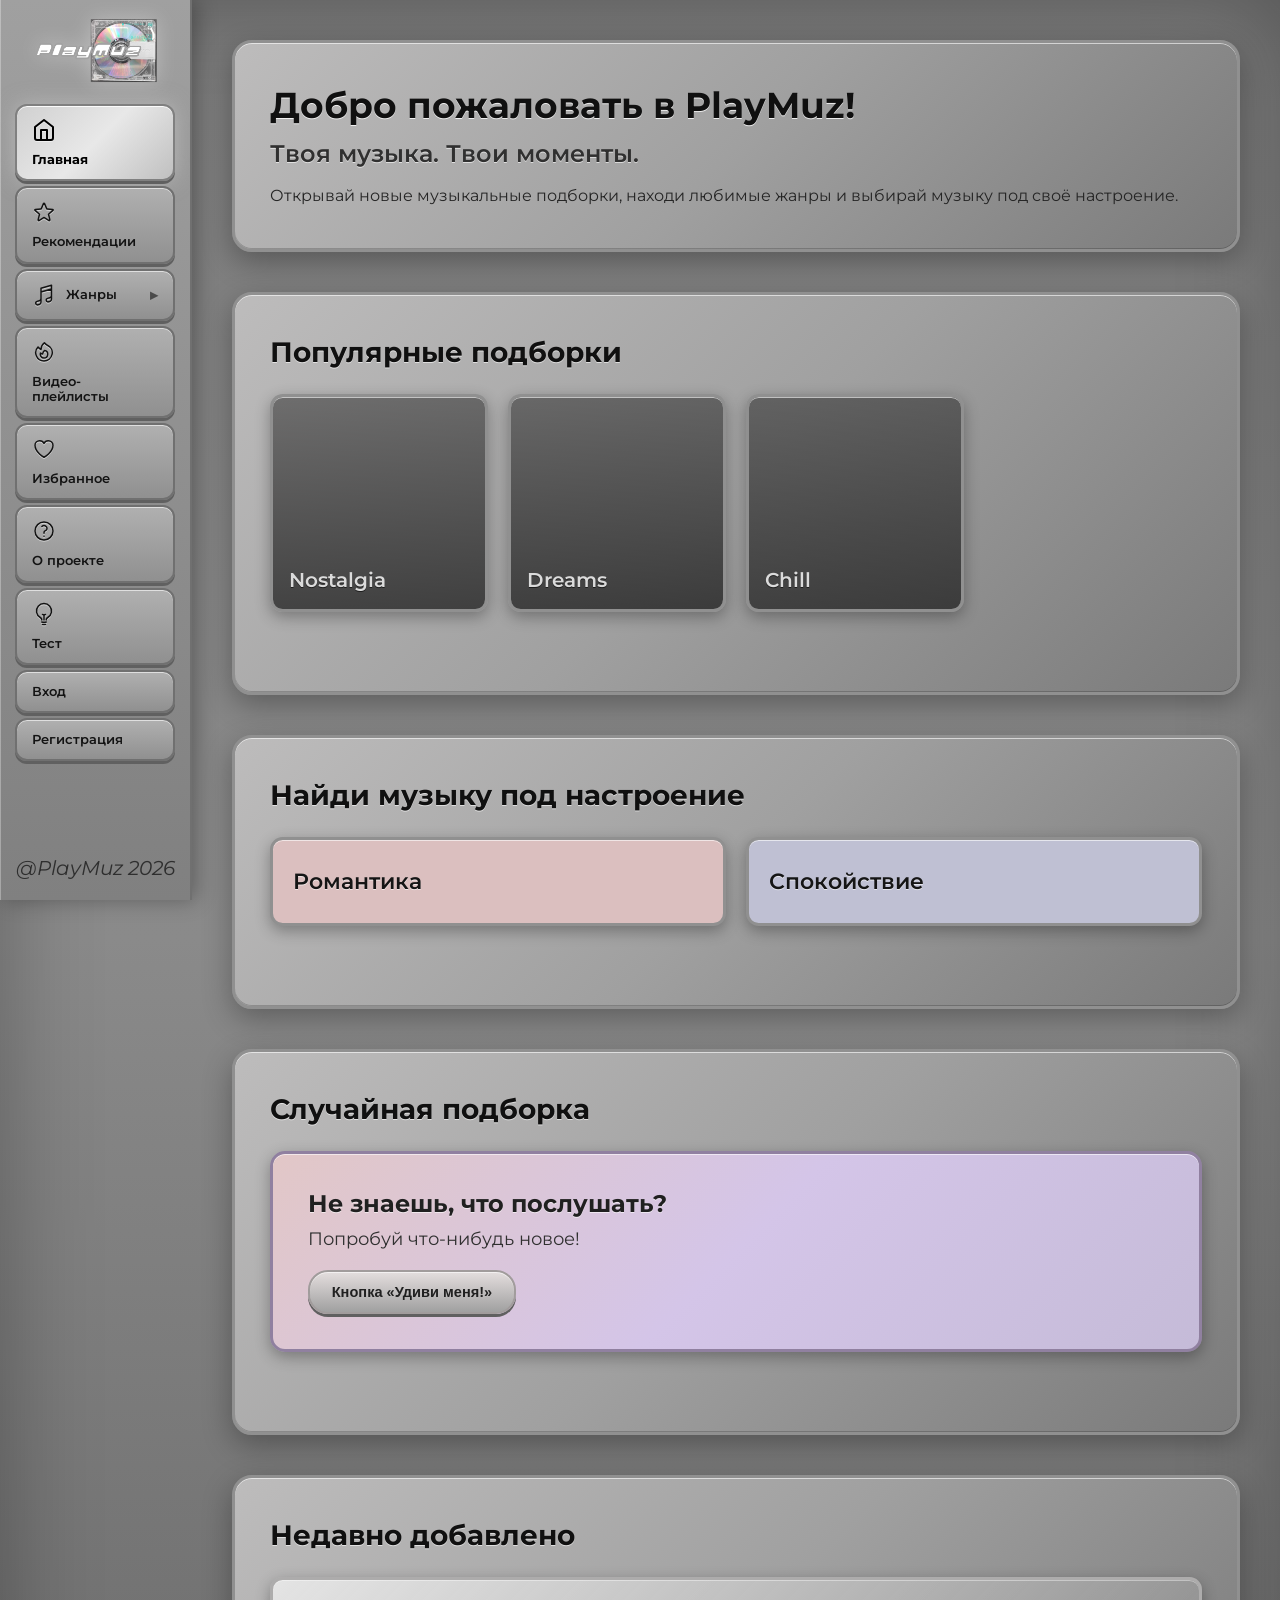
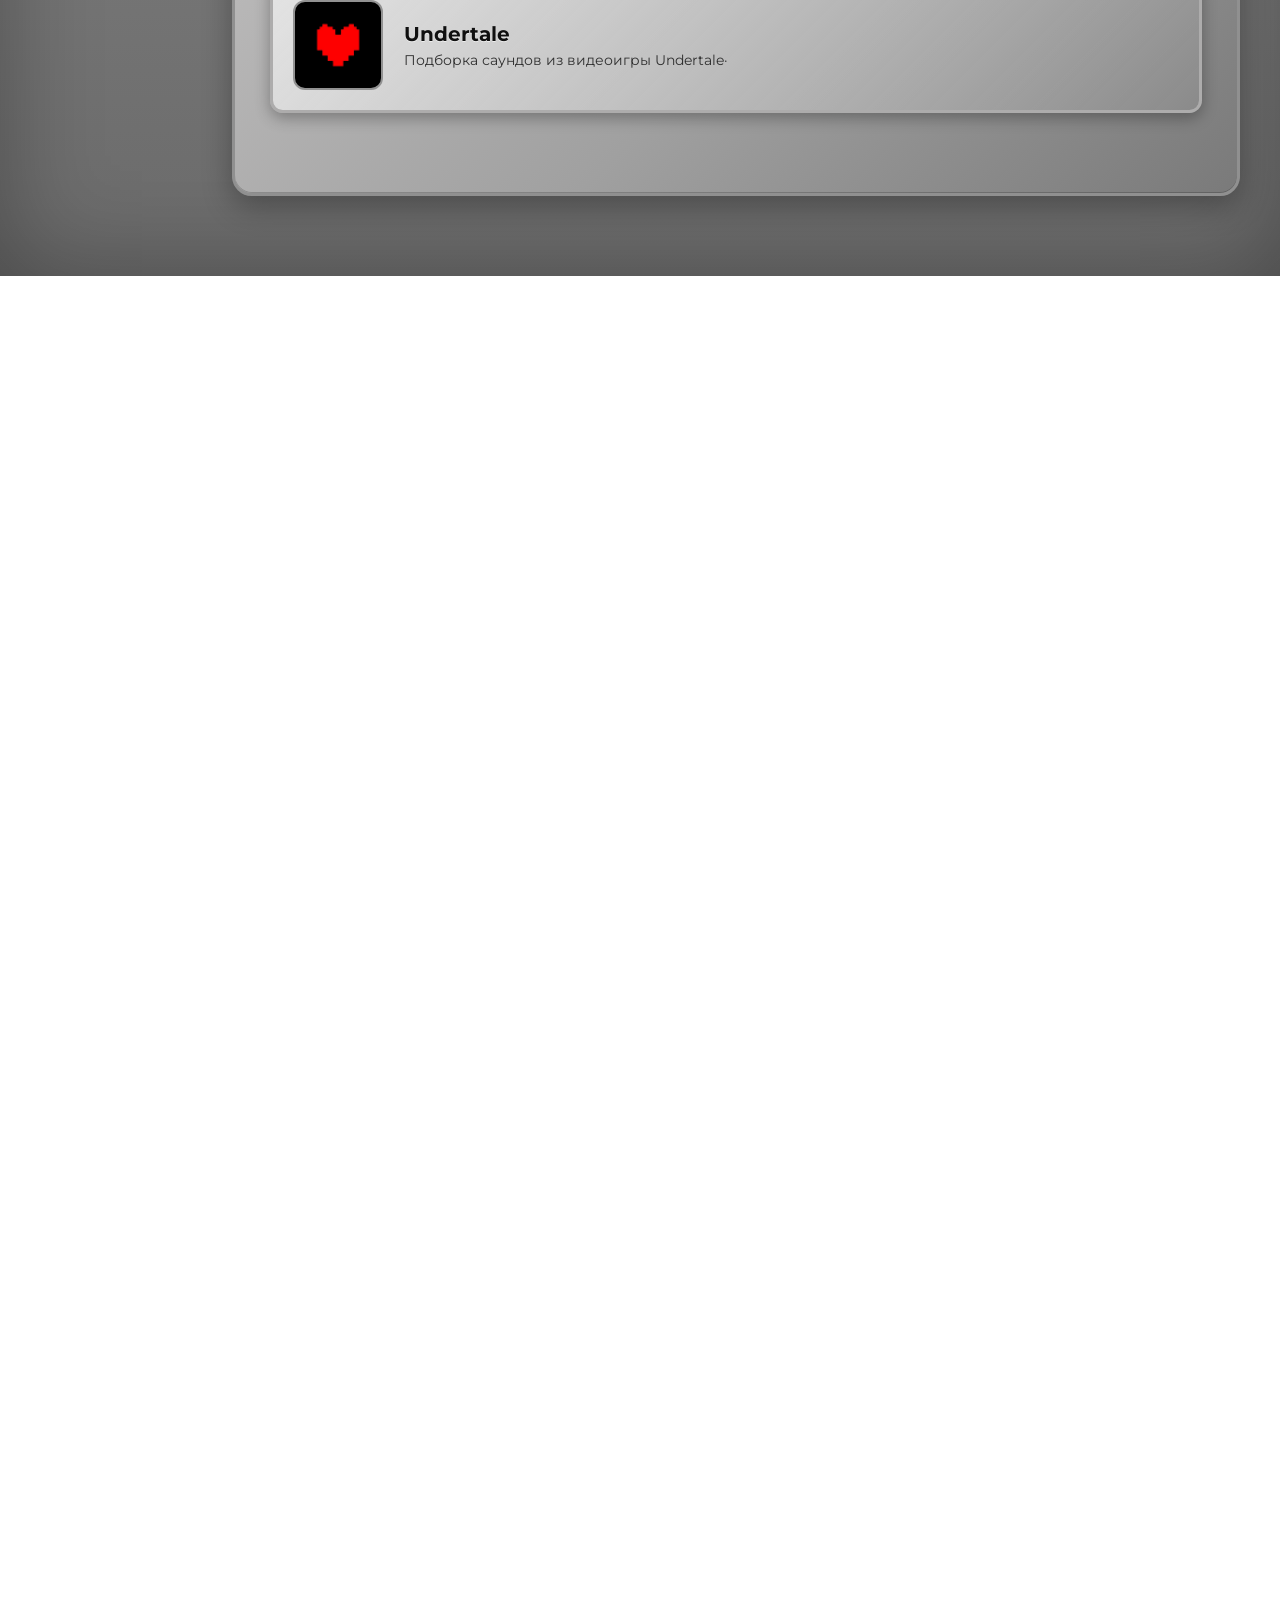
==== index.html @ fd32430f "Create index.html" ====
<!DOCTYPE html>
<html lang="ru">
<head>
    <meta charset="UTF-8">
    <meta name="viewport" content="width=device-width, initial-scale=1.0">
    <title>PlayMuz</title>
    <link rel="stylesheet" href="PLAYMUZ.css">
</head>
<body>
    <meta http-equiv="refresh" content="0; url=PLAYMUZ.html">
</body>
</html>
---- PLAYMUZ.css ----
* {
    margin: 0;
    padding: 0;
    box-sizing: border-box;
}

body {
    background: linear-gradient(135deg, #6a6a6a 0%, #8a8a8a 50%, #6a6a6a 100%);
    background-size: 400% 400%;
    animation: metalGradient 15s ease infinite;
    font-family: 'Montserrat', sans-serif;
    color: #fff;
    overflow-x: hidden; 
}

@keyframes metalGradient {
    0% { background-position: 0% 50%; }
    50% { background-position: 100% 50%; }
    100% { background-position: 0% 50%; }
}

#container {
    display: flex;
    min-height: 100vh;
    background: linear-gradient(180deg, #7a7a7a 0%, #8a8a8a 50%, #6a6a6a 100%);
    box-shadow: inset 0 0 100px rgba(0, 0, 0, 0.3);
}


.cards-container {
    flex: 1;
    padding: clamp(15px, 3vw, 20px);
    overflow-y: auto;
    display: grid;
    grid-template-columns: repeat(3, 1fr);
    gap: 20px;
}

.cartochki-card {
    border: 3px solid #909090;
    border-radius: 15px;
    overflow: hidden;
    background: linear-gradient(135deg, #c0c0c0 0%, #e8e8e8 50%, #a0a0a0 100%);
    transition: all 0.3s ease;
    display: flex;
    align-items: flex-end;
    justify-content: flex-end;
    cursor: pointer;
    min-height: clamp(120px, 15vw, 200px); 
    box-shadow: 
        0 5px 15px rgba(0, 0, 0, 0.3),
        inset 0 1px 0 rgba(255, 255, 255, 0.8),
        inset 0 -1px 0 rgba(0, 0, 0, 0.2);
    aspect-ratio: 16 / 9;
}

.cartochki-card:hover {
    transform: translateY(-5px) scale(1.02);
    box-shadow: 
        0 10px 30px rgba(0, 0, 0, 0.4),
        inset 0 1px 0 rgba(255, 255, 255, 0.9),
        0 0 20px rgba(200, 200, 200, 0.5);
}

.cartochki-body {
    text-align: left;
    width: 100%;
    
}

.cartochki-card h4 {
    color: #e0e0e0;
    font-size: clamp(14px, 2vw, 24px);
    margin: clamp(10px, 2vw, 20px);
    text-align: right;
    font-weight: 700;
    text-shadow: 0 1px 0 rgba(58, 58, 58, 0.6);
}


.burger-btn {
    display: none;
    position: fixed;
    top: clamp(10px, 2vw, 20px);
    left: clamp(10px, 2vw, 20px);
    z-index: 100;
    background: linear-gradient(180deg, #c0c0c0 0%, #909090 100%);
    border: 2px solid #707070;
    color: #202020;
    font-size: clamp(18px, 3vw, 24px);
    width: clamp(40px, 8vw, 50px);
    height: clamp(40px, 8vw, 50px);
    border-radius: 50%;
    cursor: pointer;
    box-shadow: 
        0 4px 0 #606060,
        0 5px 10px rgba(0, 0, 0, 0.3),
        inset 0 1px 0 rgba(255, 255, 255, 0.8);
    transition: all 0.3s ease;
}

.burger-btn:hover {
    transform: translateY(-2px);
    box-shadow: 
        0 6px 0 #606060,
        0 7px 15px rgba(0, 0, 0, 0.3),
        inset 0 1px 0 rgba(255, 255, 255, 0.9);
}

.burger-btn:active {
    transform: translateY(2px);
    box-shadow: 
        0 2px 0 #606060,
        0 3px 5px rgba(0, 0, 0, 0.3);
}



.sidebar {
    background: linear-gradient(180deg, #a0a0a0 0%, #909090 50%, #808080 100%);
    width: clamp(180px, 15vw, 250px); 
    min-width: clamp(150px, 12vw, 200px);
    height: 100vh;
    position: sticky;
    top: 0;
    display: flex;
    flex-direction: column;
    padding: clamp(15px, 2vw, 20px) 0;
    box-shadow: 
        4px 0 20px rgba(0, 0, 0, 0.3),
        inset 1px 0 0 rgba(255, 255, 255, 0.3);
    border-right: 2px solid #707070;
    overflow-y: auto;
    
}

.sidebar-header {
    display: flex;
    justify-content: center;
    align-items: center;
    padding: clamp(10px, 2vw, 20px);
    margin-bottom: clamp(10px, 2vw, 20px);
}

.sidebar-header img {
    height: auto;
    margin-top: -50px;
    width: clamp(100px, 12vw, 180px);  
    max-width: 100%;
    display: block;
    filter: drop-shadow(0 0 10px rgba(255, 255, 255, 0.3));
    transition: all 0.3s ease;
}

.sidebar-header img:hover {
    filter: drop-shadow(0 0 20px rgba(255, 255, 255, 0.5));
    transform: scale(1.05);
}
@media(max-width: 720px) {
    
.sidebar-header img {
    height: auto;
    margin-top: -40px;
    width: clamp(100px, 10vw, 190px); 
    max-width: 100%;
    display: block;
    filter: drop-shadow(0 0 10px rgba(255, 255, 255, 0.3));
    transition: all 0.3s ease;
    

}

.sidebar-header img:hover {
    filter: drop-shadow(0 0 20px rgba(255, 255, 255, 0.5));
    transform: scale(1.05);
}
}
.sidebar-menu {
    display: flex;
    flex-direction: column;
    gap: clamp(2px, 1vw, 5px);
    padding: 0 clamp(10px, 2vw, 15px);
    flex: 1;
    margin-top: -40px;
}

.nav-link {
    display: grid;
    align-items: center;
    gap: clamp(10px, 2vw, 9px);
    padding: clamp(10px, 1.5vw, 14px) clamp(12px, 2vw, 18px);
    text-decoration: none;
    color: #131313;
    font-size: clamp(12px, 1.2vw, 13px);
    font-weight: 600;
    border-radius: 12px;
    transition: all 0.3s ease;
    background: linear-gradient(180deg, #b0b0b0 0%, #909090 100%);
    border: 2px solid #707070;
    box-shadow: 
        0 3px 0 #606060,
        inset 0 1px 0 rgba(255, 255, 255, 0.6);
}

.nav-link:hover {
    background: linear-gradient(180deg, #c0c0c0 0%, #a0a0a0 100%);
    color: #141414;
    transform: translateX(5px);
    box-shadow: 
        0 3px 0 #606060,
        inset 0 1px 0 rgba(255, 255, 255, 0.8),
        0 0 15px rgba(200, 200, 200, 0.4);
}

.nav-link.active {
    color: #000000;
    font-weight: 700;
    background: linear-gradient(135deg, #d0d0d0 0%, #e8e8e8 50%, #c0c0c0 100%);
    border-color: #808080;
    box-shadow: 
        0 3px 0 #606060,
        inset 0 1px 0 rgba(255, 255, 255, 0.9),
        0 0 20px rgba(200, 200, 200, 0.6);
}

.nav-icon {
    width: clamp(18px, 2vw, 24px);
    height: clamp(18px, 2vw, 24px);
    flex-shrink: 0;
    stroke: currentColor;
    filter: drop-shadow(0 1px 0 rgba(255, 255, 255, 0.5));
}


.main-content {
    flex: 1;
    padding: clamp(20px, 4vw, 40px);
    overflow-y: auto;
    max-width: 100%;
}


.hero {
    background: linear-gradient(135deg, #bdbcbc 0%, #a0a0a0 50%, #7a7a7a 100%);
    border-radius: clamp(15px, 2vw, 20px);
    padding: clamp(20px, 4vw, 40px) clamp(15px, 3vw, 35px);
    margin-bottom: clamp(20px, 4vw, 40px);
    border: 3px solid #909090;
    box-shadow: 
        0 10px 30px rgba(0, 0, 0, 0.3),
        inset 0 1px 0 rgba(255, 255, 255, 0.6),
        inset 0 -1px 0 rgba(0, 0, 0, 0.2);
}

.hero-title {
    font-size: clamp(24px, 4vw, 36px);
    font-weight: 700;
    margin-bottom: 12px;
    color: #101010;
    text-shadow: 0 1px 0 rgba(255, 255, 255, 0.8);
}

.hero-subtitle {
    font-size: clamp(18px, 3vw, 24px);
    font-weight: 600;
    color: #303030;
    margin-bottom: 15px;
    text-shadow: 0 1px 0 rgba(255, 255, 255, 0.6);
}

.hero-text {
    font-size: clamp(13px, 1.5vw, 16px);
    line-height: 1.6;
    color: #252525;
    max-width: 100%;
}



.section {
    margin-bottom: clamp(25px, 4vw, 40px);
}

.section-title {
    font-size: clamp(20px, 3vw, 28px);
    font-weight: 700;
    margin-bottom: clamp(15px, 2vw, 25px);
    color: #101010;
    text-shadow: 0 1px 0 rgba(255, 255, 255, 0.6);
}



.popular-grid {
    display: grid;
    grid-template-columns: repeat(auto-fill, minmax(200px, 1fr)); 
    gap: clamp(10px, 2vw, 20px);
}

.pop-card {
    aspect-ratio: 10 / 10;
    border-radius: clamp(10px, 1.5vw, 15px);
    display: flex;
    align-items: flex-end;
    padding: clamp(12px, 2vw, 20px);
    cursor: pointer;
    transition: all 0.3s;
    background-size: cover;
    background-position: center;
    border: 3px solid #909090;
    background: linear-gradient(135deg, #b0b0b0 0%, #d0d0d0 100%);
    box-shadow: 
        0 5px 15px rgba(0, 0, 0, 0.3),
        inset 0 1px 0 rgba(255, 255, 255, 0.6);
}

.pop-card:hover {
    transform: translateY(-4px) scale(1.02);
    box-shadow: 
        0 10px 25px rgba(0, 0, 0, 0.4),
        inset 0 1px 0 rgba(255, 255, 255, 0.8),
        0 0 20px rgba(200, 200, 200, 0.5);
}

.pop-label {
    color: #dbdbdb;
    font-size: clamp(14px, 2vw, 20px);
    font-weight: 600;
    text-shadow: 0 1px 0 rgba(5, 5, 5, 0.6);
}



.mood-grid {
    display: grid;
    grid-template-columns: repeat(auto-fit, minmax(250px, 1fr)); 
    gap: clamp(10px, 2vw, 20px);
}

.mood-card {
    border-radius: clamp(10px, 1.5vw, 15px);
    padding: clamp(20px, 3vw, 35px) clamp(15px, 2vw, 25px);
    text-decoration: none;
    transition: all 0.3s;
    background: linear-gradient(135deg, #a0a0a0 0%, #c0c0c0 100%);
    border: 3px solid #909090;
    box-shadow: 
        0 5px 15px rgba(0, 0, 0, 0.3),
        inset 0 1px 0 rgba(255, 255, 255, 0.6);
}

.mood-card:hover {
    transform: translateY(-3px);
    box-shadow: 
        0 10px 25px rgba(0, 0, 0, 0.4),
        inset 0 1px 0 rgba(255, 255, 255, 0.8);
}

.mood-label {
    color: #151515;
    font-size: clamp(16px, 2.5vw, 22px);
    font-weight: 600;
    text-shadow: 0 1px 0 rgba(255, 255, 255, 0.6);
}



.random-card {
    background: linear-gradient(135deg, #e2c7c7 0%, #d4c5e8 50%, #c5bbd8 100%);
    border-radius: clamp(10px, 1.5vw, 15px);
    padding: clamp(20px, 3vw, 35px);
    border: 3px solid #9080a0;
    box-shadow: 
        0 5px 15px rgba(0, 0, 0, 0.3),
        inset 0 1px 0 rgba(255, 255, 255, 0.6);
}

.random-title {
    font-size: clamp(18px, 2.5vw, 24px);
    font-weight: 700;
    color: #202020;
    margin-bottom: 10px;
    text-shadow: 0 1px 0 rgba(255, 255, 255, 0.6);
}

.random-text {
    font-size: clamp(14px, 1.8vw, 18px);
    color: #303030;
    margin-bottom: 20px;
}

.random-btn {
    background: linear-gradient(180deg, #e4dede 0%, #a0a0a0 100%);
    border: 2px solid #a19c9c;
    color: #202020;
    padding: clamp(10px, 1.5vw, 14px) clamp(18px, 2.5vw, 25px);
    border-radius: 20px;
    font-size: clamp(13px, 1.5vw, 16px);
    cursor: pointer;
    transition: all 0.3s;
    font-weight: 600;
    box-shadow: 
        0 3px 0 #606060,
        inset 0 1px 0 rgba(255, 255, 255, 0.6);
}

.random-btn:hover {
    background: linear-gradient(180deg, #e0e0e0 0%, #b0b0b0 100%);
    transform: translateY(-2px);
    box-shadow: 
        0 5px 0 #606060,
        inset 0 1px 0 rgba(255, 255, 255, 0.8);
}



.new-card {
    background: linear-gradient(135deg, #e4e4e4 0%, #8f8f8fab 100%);
    border-radius: clamp(10px, 1.5vw, 15px);
    padding: clamp(15px, 2vw, 25px);
    display: flex;
    align-items: center;
    gap: clamp(15px, 2vw, 25px);
    cursor: pointer;
    transition: all 0.3s;
    border: 3px solid #adacac;
    box-shadow: 
        0 5px 15px rgba(0, 0, 0, 0.3),
        inset 0 1px 0 rgba(255, 255, 255, 0.4);
}

.new-card:hover {
    transform: translateY(-3px);
    box-shadow: 
        0 10px 25px rgba(0, 0, 0, 0.4),
        inset 0 1px 0 rgba(255, 255, 255, 0.6);
}

.new-cover {
    width: clamp(60px, 8vw, 90px);
    height: clamp(60px, 8vw, 90px);
    border-radius: clamp(8px, 1vw, 12px);
    flex-shrink: 0;
    background: linear-gradient(135deg, #a0a0a0 0%, #c0c0c0 100%);
    border: 2px solid #929292;
}

.new-title {
    font-size: clamp(15px, 2vw, 20px);
    font-weight: 700;
    color: #101010;
    margin-bottom: 5px;
    text-shadow: 0 1px 0 rgba(255, 255, 255, 0.6);
}

.new-desc {
    font-size: clamp(11px, 1.3vw, 14px);
    color: #303030;
}


.video-container {
    width: 100%;
    max-width: 100%; 
    height: auto;
    background: #101010;
    border-radius: clamp(12px, 2vw, 18px);
    overflow: hidden;
    border: 4px solid #909090;
    box-shadow: 
        0 10px 30px rgba(0, 0, 0, 0.5),
        inset 0 1px 0 rgba(255, 255, 255, 0.3);
    margin-bottom: clamp(15px, 2vw, 25px);
}

.video-container video {
    width: 100%;
    height: auto;
    display: block;
    outline: none;
}

.video-info {
    max-width: 100%;
    margin-bottom: clamp(25px, 4vw, 40px);
}

.video-info h2 {
    font-weight: 700;
    font-size: clamp(18px, 2.5vw, 24px);
    margin: 0 0 0.5rem 0;
    color: #101010;
}

.video-artist {
    font-weight: 600;
    color: #404040;
    margin: 0 0 1rem 0;
    font-size: clamp(14px, 1.8vw, 18px);
}

.video-description {
    line-height: 1.6;
    color: #303030;
    font-size: clamp(13px, 1.5vw, 16px);
}

.video-grid {
    display: grid;
    grid-template-columns: repeat(auto-fill, minmax(220px, 1fr)); 
    gap: clamp(15px, 2vw, 25px);
    max-width: 100%;
}

.video-card {
    background: linear-gradient(135deg, #9a9a9a 0%, #7a7a7a 100%);
    border-radius: clamp(10px, 1.5vw, 14px);
    padding: clamp(10px, 1.5vw, 15px);
    cursor: pointer;
    transition: all 0.3s;
    border: 3px solid #909090;
    box-shadow: 
        0 5px 15px rgba(0, 0, 0, 0.3),
        inset 0 1px 0 rgba(255, 255, 255, 0.4);
}

.video-card:hover {
    transform: translateY(-5px);
    box-shadow: 
        0 10px 25px rgba(0, 0, 0, 0.4),
        inset 0 1px 0 rgba(255, 255, 255, 0.6);
}

.card-thumbnail {
    width: 100%;
    height: clamp(100px, 15vw, 160px);
    background: linear-gradient(135deg, #c0c0c0 0%, #e0e0e0 50%, #a0a0a0 100%);
    border-radius: clamp(6px, 1vw, 10px);
    display: flex;
    align-items: center;
    justify-content: center;
    font-size: clamp(24px, 3vw, 36px);
    color: #505050;
    margin-bottom: clamp(8px, 1vw, 12px);
    border: 2px solid #909090;
    box-shadow: 
        inset 0 1px 0 rgba(255, 255, 255, 0.6),
        0 2px 5px rgba(0, 0, 0, 0.2);
}

.video-card h3 {
    font-size: clamp(13px, 1.5vw, 16px);
    margin: 0 0 0.3rem 0;
    font-weight: 600;
    color: #151515;
    text-shadow: 0 1px 0 rgba(255, 255, 255, 0.6);
}

.video-card p {
    font-size: clamp(11px, 1.2vw, 14px);
    color: #353535;
    margin: 0;
}



.auth-card {
    max-width: clamp(300px, 90%, 500px);
    margin: clamp(20px, 4vw, 50px) auto;
    background: linear-gradient(135deg, #c8c8c8 0%, #e0e0e0 30%, #f5f5f5 50%, #d0d0d0 70%, #b8b8b8 100%);
    border: 3px solid #909090;
    border-radius: clamp(20px, 3vw, 30px);
    padding: clamp(30px, 5vw, 50px) clamp(25px, 4vw, 45px);
    position: relative;
    box-shadow: 
        0 15px 40px rgba(0, 0, 0, 0.4),
        inset 0 2px 5px rgba(255, 255, 255, 0.9),
        inset 0 -2px 5px rgba(0, 0, 0, 0.2);
    overflow: hidden;
}

.auth-card::before {
    content: '';
    position: absolute;
    top: -80px;
    left: 50%;
    transform: translateX(-50%);
    width: clamp(150px, 20vw, 220px);
    height: clamp(150px, 20vw, 220px);
    background: radial-gradient(circle at center,
        rgba(255, 255, 255, 0.95) 0%,
        rgba(230, 230, 255, 0.9) 20%,
        rgba(200, 220, 255, 0.85) 40%,
        rgba(255, 200, 230, 0.85) 60%,
        rgba(255, 255, 200, 0.85) 80%,
        rgba(255, 255, 255, 0.9) 100%);
    border-radius: 50%;
    box-shadow: 
        0 0 30px rgba(255, 255, 255, 0.6),
        inset 0 0 40px rgba(200, 200, 255, 0.4);
    z-index: 0;
    animation: cdShine 8s ease-in-out infinite;
}

@keyframes cdShine {
    0%, 100% { 
        opacity: 0.6;
        transform: translateX(-50%) rotate(0deg);
    }
    50% { 
        opacity: 0.9;
        transform: translateX(-50%) rotate(180deg);
    }
}

.auth-card::after {
    content: '';
    position: absolute;
    top: -35px;
    left: 50%;
    transform: translateX(-50%);
    width: clamp(40px, 6vw, 70px);
    height: clamp(40px, 6vw, 70px);
    background: linear-gradient(135deg, #909090 0%, #707070 100%);
    border-radius: 50%;
    box-shadow: 
        inset 0 2px 5px rgba(0, 0, 0, 0.4),
        0 1px 3px rgba(255, 255, 255, 0.5);
    z-index: 1;
}

.auth-card h2 {
    color: #303030;
    text-align: center;
    margin-bottom: clamp(20px, 3vw, 35px);
    font-weight: 700;
    font-size: clamp(20px, 3vw, 28px);
    text-shadow: 0 1px 0 rgba(255, 255, 255, 0.8);
    position: relative;
    z-index: 1;
}

.auth-card label {
    color: #404040;
    margin-bottom: 8px;
    display: block;
    font-weight: 600;
    font-size: clamp(12px, 1.5vw, 15px);
    text-shadow: 0 1px 0 rgba(255, 255, 255, 0.6);
    position: relative;
    z-index: 1;
}

.auth-card .form-control {
    width: 100%;
    margin-bottom: clamp(15px, 2vw, 25px);
    padding: clamp(10px, 1.5vw, 16px);
    background: linear-gradient(180deg, #f0f0f0 0%, #d0d0d0 100%);
    border: 2px solid #909090;
    border-radius: clamp(8px, 1vw, 14px);
    color: #303030;
    font-family: 'Montserrat', sans-serif;
    font-size: clamp(13px, 1.5vw, 16px);
    transition: all 0.3s ease;
    box-shadow: 
        inset 0 2px 4px rgba(0, 0, 0, 0.1),
        0 1px 0 rgba(255, 255, 255, 0.8);
    position: relative;
    z-index: 1;
}

.auth-card .form-control:focus {
    outline: none;
    border-color: #606060;
    background: linear-gradient(180deg, #ffffff 0%, #e0e0e0 100%);
    box-shadow: 
        inset 0 2px 4px rgba(0, 0, 0, 0.15),
        0 0 0 3px rgba(150, 150, 150, 0.3);
}

.auth-card .form-control::placeholder {
    color: #808080;
}

.btn-submit {
    width: 100%;
    background: linear-gradient(180deg, #e0e0e0 0%, #a0a0a0 50%, #808080 100%);
    color: #202020;
    border: 2px solid #707070;
    padding: clamp(12px, 1.5vw, 16px);
    border-radius: clamp(10px, 1.5vw, 14px);
    font-size: clamp(14px, 1.8vw, 18px);
    font-weight: 700;
    font-family: 'Montserrat', sans-serif;
    cursor: pointer;
    transition: all 0.3s ease;
    margin-top: 10px;
    text-shadow: 0 1px 0 rgba(255, 255, 255, 0.6);
    box-shadow: 
        0 4px 0 #606060,
        0 5px 10px rgba(0, 0, 0, 0.3),
        inset 0 1px 0 rgba(255, 255, 255, 0.8);
    position: relative;
    z-index: 1;
}

.btn-submit:hover {
    background: linear-gradient(180deg, #f0f0f0 0%, #b0b0b0 50%, #909090 100%);
    transform: translateY(-2px);
    box-shadow: 
        0 6px 0 #606060,
        0 7px 15px rgba(0, 0, 0, 0.3),
        inset 0 1px 0 rgba(255, 255, 255, 0.9);
}

.btn-submit:active {
    transform: translateY(2px);
    box-shadow: 
        0 2px 0 #606060,
        0 3px 5px rgba(0, 0, 0, 0.3),
        inset 0 1px 0 rgba(255, 255, 255, 0.8);
}

.auth-link {
    text-align: center;
    margin-top: clamp(20px, 3vw, 30px);
    color: #404040;
    font-size: clamp(12px, 1.5vw, 15px);
    position: relative;
    z-index: 1;
}

.auth-link a {
    color: #303030;
    text-decoration: none;
    font-weight: 600;
    transition: all 0.2s;
    border-bottom: 1px solid transparent;
}

.auth-link a:hover {
    color: #101010;
    border-bottom-color: #808080;
}

@media (max-width: 900px) {
    .burger-btn {
        display: block;
    }

    .sidebar {
        position: fixed;
        left: -300px;
        top: 0;
        z-index: 99;
        transition: left 0.3s ease;
        width: 250px;
    }

    .sidebar.open {
        left: 0;
    }

    .main-content {
        padding: clamp(15px, 3vw, 25px);
    }

    .popular-grid {
        grid-template-columns: repeat(auto-fill, minmax(150px, 1fr));
    }
}

@media (max-width: 600px) {
    .popular-grid,
    .mood-grid {
        grid-template-columns: 1fr;
    }

    .video-grid {
        grid-template-columns: repeat(auto-fill, minmax(160px, 1fr));
    }
}

.page-title {
    font-weight: 700;
    font-size: clamp(24px, 4vw, 36px);
    margin-bottom: clamp(15px, 2vw, 25px);
    color: #101010;
    text-shadow: 0 2px 0 rgba(255, 255, 255, 0.6);
}




.recommendations-section {
    
    width: 100%;
    max-width: 1100px;
    margin: 0 auto;
}

.rec-header {
    margin-bottom: clamp(20px, 3vw, 35px);
}

.rec-title {
    font-size: clamp(26px, 4vw, 40px);
    font-weight: 700;
    color: #eeeeee;
    text-shadow: 0 1px 0 rgba(255, 255, 255, 0.205);
    margin-bottom: 28px;
    margin-top: 20px;
}

.rec-subtitle {
    font-size: clamp(14px, 1.8vw, 17px);
    color: #dfdfdf;
    text-shadow: 0 1px 0 rgba(59, 59, 59, 0.5);
}

.rec-card {
    background: linear-gradient(160deg, #f2f2f4 0%, #dcdcdf 45%, #c4c4c8 100%);
    border: 3px solid #9a9a9e;
    border-radius: clamp(16px, 2vw, 24px);
    padding: clamp(18px, 3vw, 32px);
    box-shadow:
        0 12px 35px rgba(0, 0, 0, 0.25),
        inset 0 2px 0 rgba(255, 255, 255, 0.9),
        inset 0 -2px 0 rgba(0, 0, 0, 0.12);
    position: relative;
    overflow: hidden;
}

.rec-card::before {
    content: '';
    position: absolute;
    top: 0;
    left: -20%;
    width: 60%;
    height: 100%;
    background: linear-gradient(115deg,
        transparent 0%,
        rgba(255, 255, 255, 0.55) 45%,
        rgba(255, 255, 255, 0.55) 55%,
        transparent 100%);
    transform: skewX(-20deg);
    pointer-events: none;
    opacity: 0.7;
}

.rec-card-title {
    font-size: clamp(18px, 2.5vw, 24px);
    font-weight: 700;
    color: #1a1a1a;
    margin-bottom: clamp(14px, 2vw, 22px);
    text-shadow: 0 1px 0 rgba(255, 255, 255, 0.7);
    position: relative;
    z-index: 1;
}

.rec-table {
    width: 100%;
    border-collapse: separate;
    border-spacing: 0 8px;
    position: relative;
    z-index: 1;
}

.rec-table thead th {
    background: linear-gradient(180deg, #b6b6ba 0%, #8e8e93 100%);
    color: #111;
    font-size: clamp(12px, 1.5vw, 15px);
    font-weight: 700;
    text-transform: uppercase;
    letter-spacing: 0.8px;
    text-align: left;
    padding: 12px 16px;
    border: 2px solid #77777c;
    text-shadow: 0 1px 0 rgba(255, 255, 255, 0.6);
    box-shadow: inset 0 1px 0 rgba(255, 255, 255, 0.7);
}

.rec-table thead th:first-child { border-radius: 12px 0 0 12px; }
.rec-table thead th:last-child  { border-radius: 0 12px 12px 0; }

.rec-table tbody tr {
    transition: all 0.3s ease;
}

.rec-table tbody td {
    background: linear-gradient(180deg, #ffffff 0%, #ececee 100%);
    color: #222;
    font-size: clamp(13px, 1.6vw, 16px);
    padding: 14px 16px;
    border-top: 2px solid #9a9a9e;
    border-bottom: 2px solid #9a9a9e;
    box-shadow: inset 0 1px 0 rgba(255, 255, 255, 0.8);
}

.rec-table tbody td:first-child {
    border-left: 2px solid #9a9a9e;
    border-radius: 12px 0 0 12px;
    font-weight: 700;
    text-align: center;
    color: #555;
}

.rec-table tbody td:last-child {
    border-right: 2px solid #9a9a9e;
    border-radius: 0 12px 12px 0;
}

.rec-table tbody tr:hover td {
    background: linear-gradient(180deg, #f8f8fa 0%, #d8d8dc 100%);
    box-shadow:
        inset 0 1px 0 rgba(255, 255, 255, 0.9),
        0 0 18px rgba(180, 180, 190, 0.5);
}

.rec-table tbody tr:hover td:first-child {
    border-left-color: #6e6e73;
}

.rec-table tbody tr:hover td:last-child {
    border-right-color: #6e6e73;
}

.badge {
    display: inline-block;
    padding: 5px 14px;
    border-radius: 20px;
    font-size: clamp(11px, 1.4vw, 14px);
    font-weight: 600;
    white-space: nowrap;
    box-shadow:
        0 2px 0 rgba(0, 0, 0, 0.15),
        inset 0 1px 0 rgba(255, 255, 255, 0.7);
}

.badge-genre {
    background: linear-gradient(180deg, #dcdce0 0%, #b4b4ba 100%);
    color: #1c1c1f;
    border: 1px solid #8a8a90;
}

.badge-mood {
    background: linear-gradient(180deg, #e6e6ea 0%, #c2c2c8 100%);
    color: #2a2a2d;
    border: 1px solid #9a9aa0;
}

.col-action { text-align: center; }

.play-btn {
    display: inline-flex;
    align-items: center;
    justify-content: center;
    width: 38px;
    height: 38px;
    border-radius: 50%;
    background: linear-gradient(180deg, #d6d6da 0%, #9c9ca2 100%);
    border: 2px solid #75757b;
    color: #1a1a1d;
    font-size: 14px;
    text-decoration: none;
    cursor: pointer;
    transition: all 0.25s ease;
    box-shadow:
        0 3px 0 #6a6a70,
        inset 0 1px 0 rgba(255, 255, 255, 0.8);
}

.play-btn:hover {
    background: linear-gradient(180deg, #e8e8ec 0%, #aeb0b6 100%);
    transform: translateY(-2px);
    box-shadow:
        0 5px 0 #6a6a70,
        0 0 15px rgba(200, 200, 210, 0.6),
        inset 0 1px 0 rgba(255, 255, 255, 0.9);
}

.play-btn:active {
    transform: translateY(2px);
    box-shadow: 0 1px 0 #6a6a70;
}

.rec-footer {
    margin-top: clamp(14px, 2vw, 22px);
    font-size: clamp(11px, 1.3vw, 13px);
    color: #555;
    text-shadow: 0 1px 0 rgba(255, 255, 255, 0.6);
    position: relative;
    z-index: 1;
}

@media (max-width: 720px) {
    .rec-table thead {
        display: none;
    }

    .rec-table,
    .rec-table tbody,
    .rec-table tr,
    .rec-table td {
        display: block;
        width: 100%;
    }

    .rec-table tbody tr {
        background: linear-gradient(180deg, #ffffff 0%, #ececee 100%);
        border: 2px solid #9a9a9e;
        border-radius: 14px;
        margin-bottom: 12px;
        padding: 6px 12px;
        box-shadow: 0 4px 12px rgba(0, 0, 0, 0.15);
    }

    .rec-table tbody td {
        display: flex;
        justify-content: space-between;
        align-items: center;
        background: transparent;
        border: none;
        border-radius: 0;
        padding: 8px 4px;
        font-size: 14px;
    }

    .rec-table tbody td:first-child {
        border-radius: 0;
        font-weight: 700;
        text-align: right;
    }

    .rec-table tbody td:last-child {
        border-radius: 0;
        justify-content: center;
    }

    .rec-table tbody td::before {
        content: attr(data-label);
        font-weight: 700;
        color: #444;
        text-transform: uppercase;
        font-size: 11px;
        letter-spacing: 0.5px;
        margin-right: 10px;
    }

    .rec-table tbody tr:hover td {
        background: transparent;
        box-shadow: none;
    }
}




.nav-dropdown-wrapper {
    position: relative;
    width: 100%;
}

.nav-dropdown-wrapper > .nav-link {
    display: flex;
    align-items: center;
    position: relative;
}

.nav-dropdown-wrapper > .nav-link::after {
    content: '▸'; 
    margin-left: auto; 
    font-size: 1.2em;
    transition: transform 0.3s ease;
    opacity: 0.6;
}

.nav-dropdown-wrapper:hover > .nav-link::after,
.nav-dropdown-wrapper:focus-within > .nav-link::after {
    transform: rotate(90deg);
}

.nav-submenu {
    font-family: 'Montserrat', sans-serif;
    color: #000;
    list-style: none;
    padding: 0;
    margin: 0;
    max-height: 0; 
    overflow: hidden;
    transition: max-height 0.3s ease-out;
     background: linear-gradient(180deg, #b0b0b0 0%, #909090 100%);

}
.nav-dropdown-wrapper:hover .nav-submenu,
.nav-dropdown-wrapper:focus-within .nav-submenu {
    max-height: 500px; 
}

.nav-submenu li a {
    display: block;
    padding: 10px 16px 10px 48px; 
    text-decoration: none;
    color: inherit;
    font-size: 0.9em;
    transition: background 0.2s, padding-left 0.2s;
}

.nav-submenu li a:hover {
    background-color: rgba(241, 241, 241, 0.479);
    padding-left: 54px; }
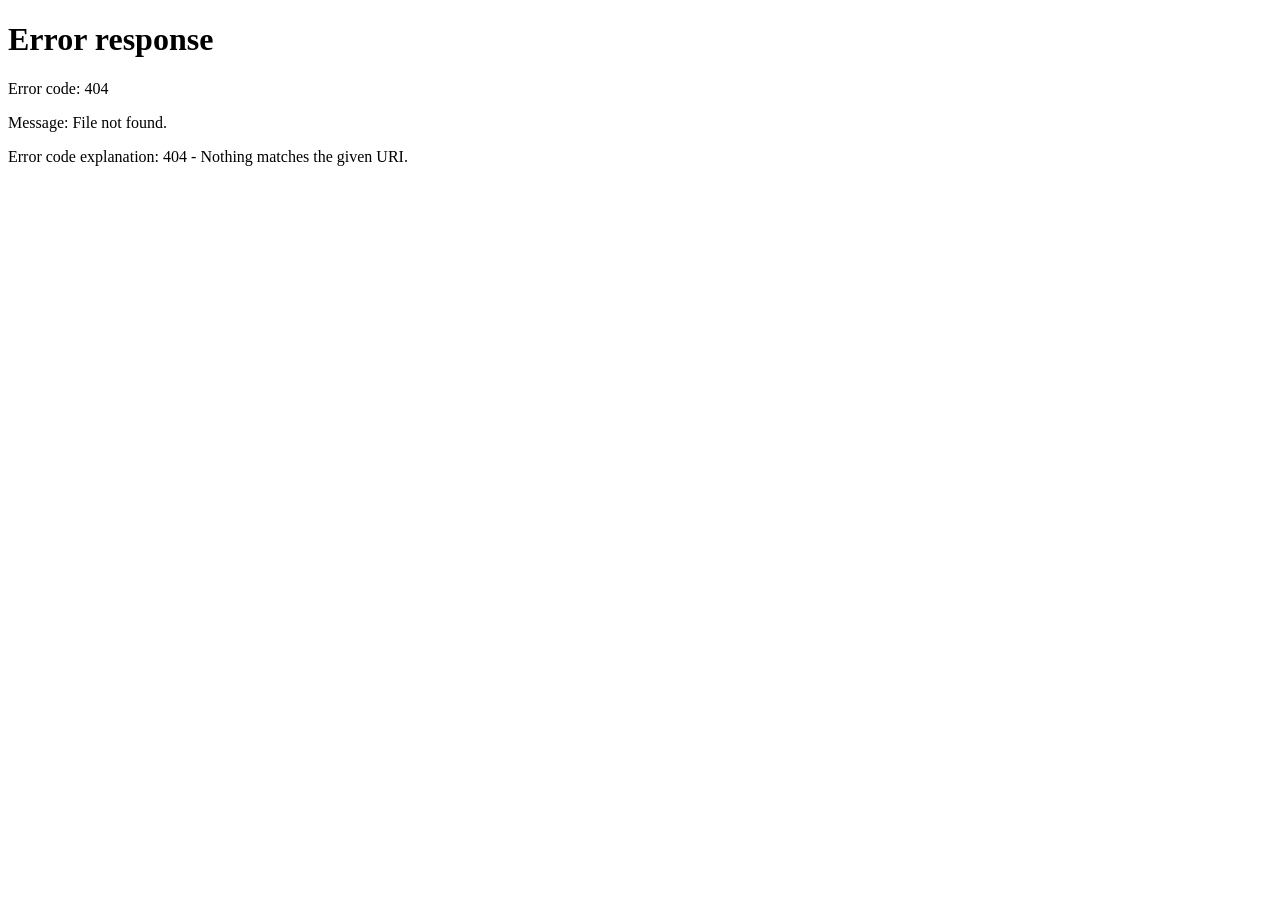
==== commit 5093f304: "Update index.html" ====
--- a/index.html
+++ b/index.html
@@ -7,6 +7,6 @@
     <link rel="stylesheet" href="PLAYMUZ.css">
 </head>
 <body>
-    <meta http-equiv="refresh" content="0; url=PLAYMUZ.html">
+    <meta http-equiv="refresh" content="0; url=PLAYMUZ.HTML">
 </body>
 </html>
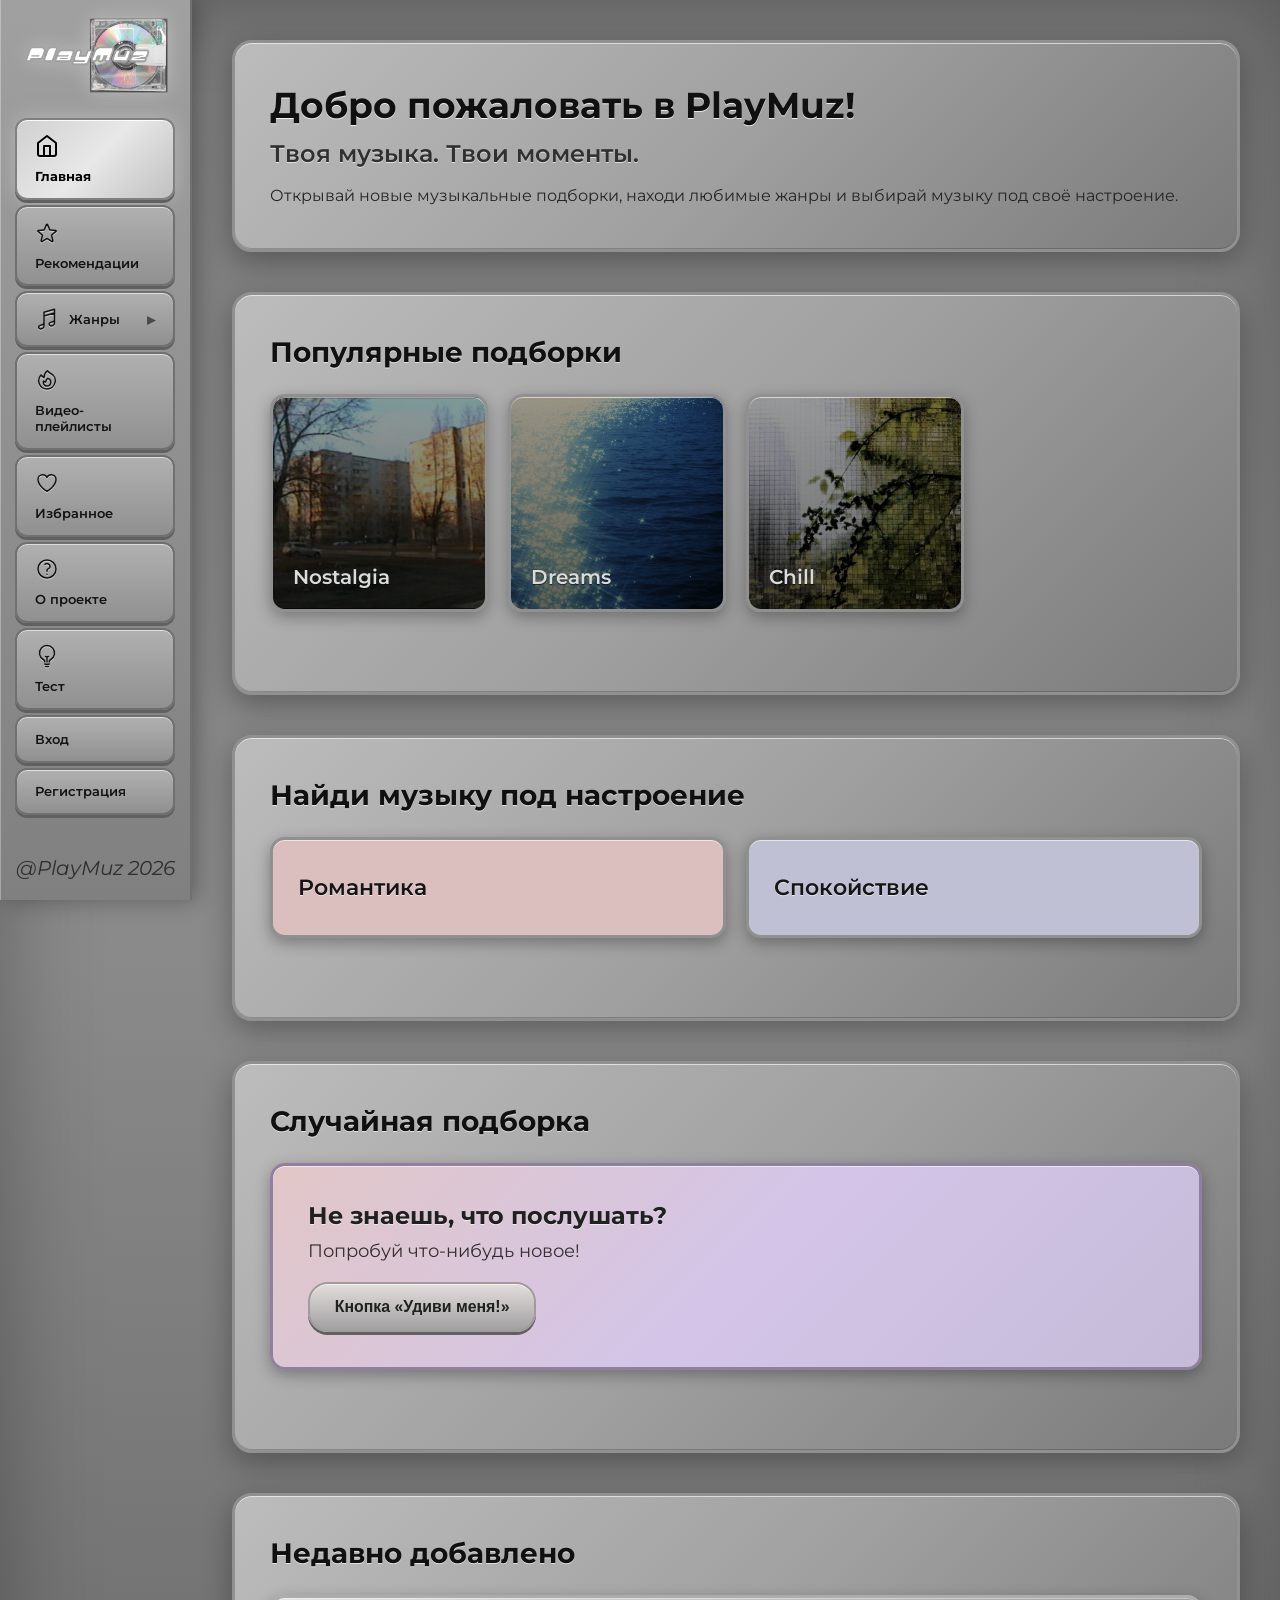
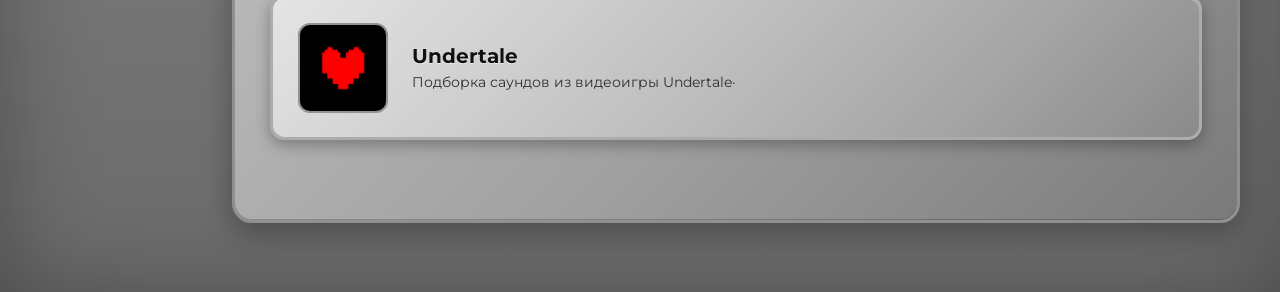
==== commit 7a60af7e: "Update index.html" ====
--- a/index.html
+++ b/index.html
@@ -7,6 +7,6 @@
     <link rel="stylesheet" href="PLAYMUZ.css">
 </head>
 <body>
-    <meta http-equiv="refresh" content="0; url=PLAYMUZ.HTML">
+    <meta http-equiv="refresh" content="0; url=PLAYMUZ.html">
 </body>
 </html>
